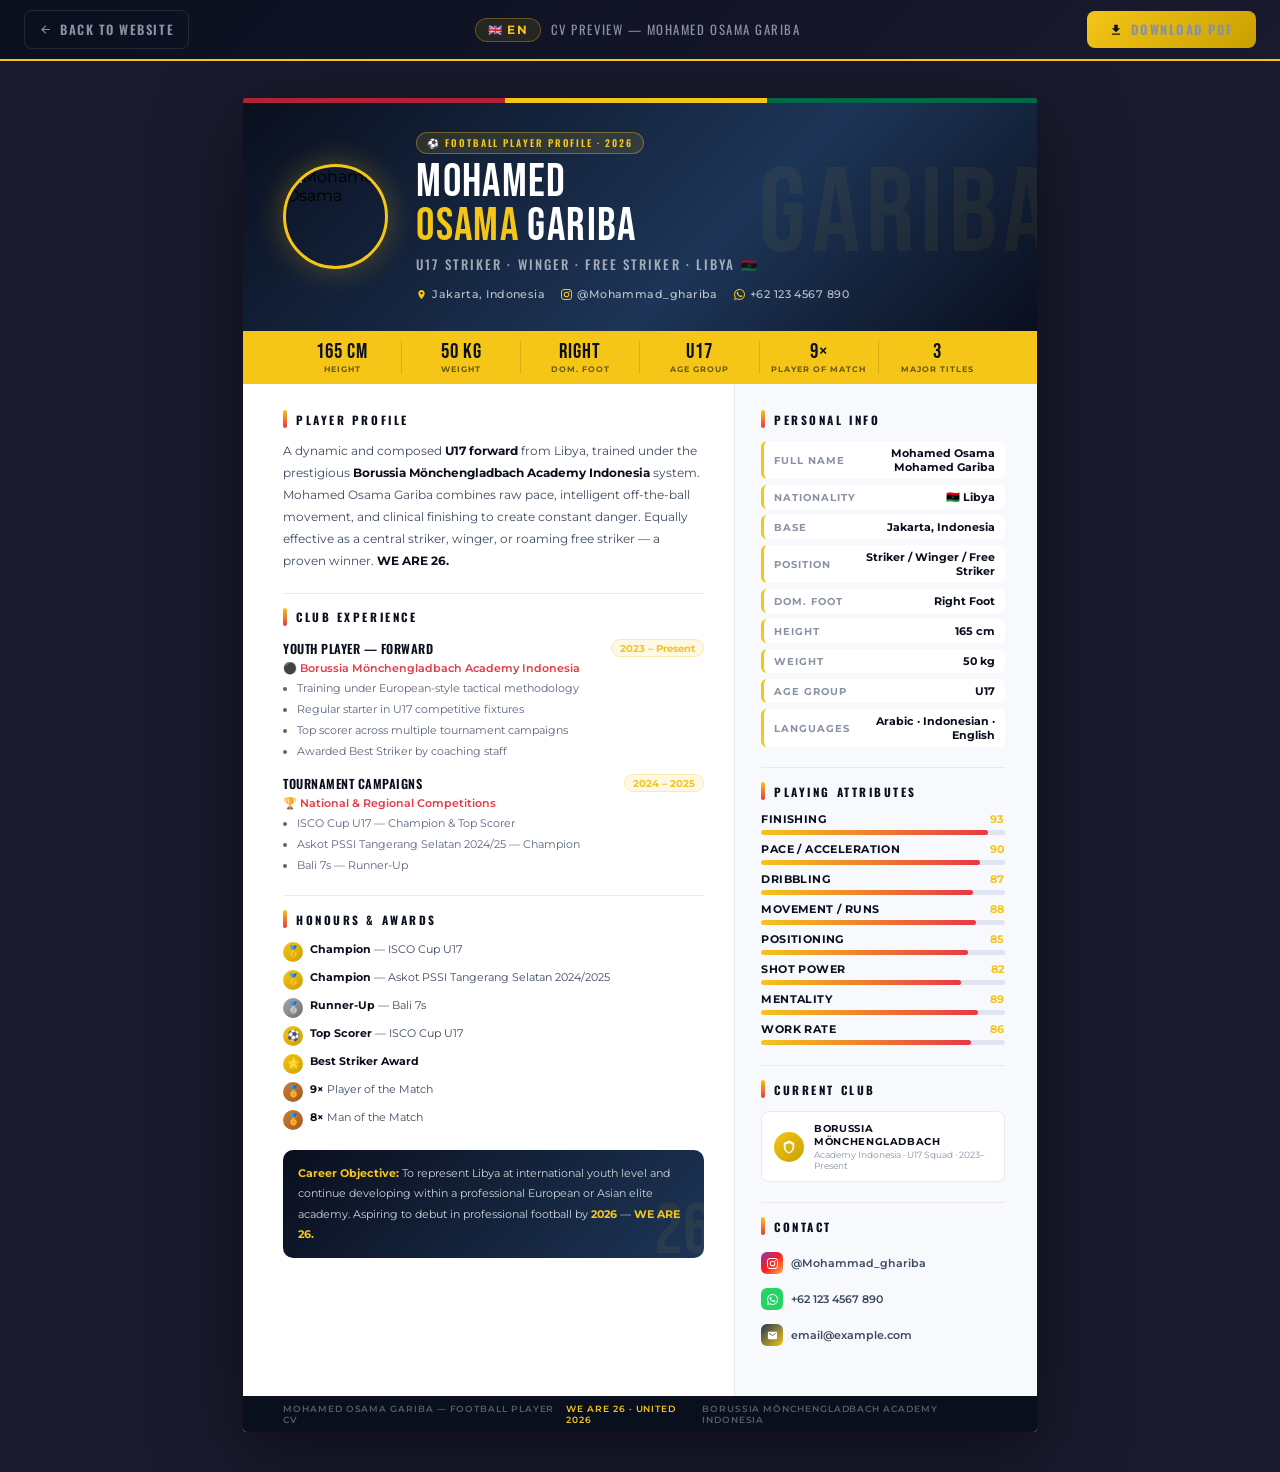
==== cv.html @ 170997ab "Add files via upload" ====
<!DOCTYPE html>
<html lang="en" id="cvHtml">
<head>
  <meta charset="UTF-8">
  <meta name="viewport" content="width=device-width, initial-scale=1.0">
  <title>Mohamed Osama Gariba — Football CV</title>
  <link rel="preconnect" href="https://fonts.googleapis.com">
  <link rel="preconnect" href="https://fonts.gstatic.com" crossorigin>
  <link href="https://fonts.googleapis.com/css2?family=Montserrat:wght@300;400;500;600;700;800;900&family=Oswald:wght@400;500;600;700&family=Bebas+Neue&family=Cairo:wght@400;600;700;800&display=swap" rel="stylesheet">
  <style>
    *, *::before, *::after { box-sizing: border-box; margin: 0; padding: 0; }

    html {
      background: #1a1a2e;
      min-height: 100vh;
      display: flex;
      justify-content: center;
      align-items: flex-start;
      padding: 40px 20px;
      font-family: 'Montserrat', sans-serif;
    }

    /* Arabic font override */
    [dir="rtl"] { font-family: 'Cairo', sans-serif; }
    [dir="rtl"] .header-name,
    [dir="rtl"] .sec-heading h2,
    [dir="rtl"] .exp-role,
    [dir="rtl"] .s-value,
    [dir="rtl"] .stat-item .s-label,
    [dir="rtl"] .cv-footer span { font-family: 'Cairo', sans-serif; }

    /* ── Print bar ── */
    .print-bar {
      position: fixed;
      top: 0; left: 0; right: 0;
      z-index: 999;
      background: linear-gradient(135deg, #0a0f1e, #1a1a2e);
      border-bottom: 2px solid #F5C518;
      padding: 10px 24px;
      display: flex;
      align-items: center;
      justify-content: space-between;
      gap: 12px;
    }
    .print-bar span {
      font-family: 'Oswald', sans-serif;
      font-size: 0.8rem;
      letter-spacing: 0.12em;
      color: #8892A4;
      text-transform: uppercase;
    }
    .btn-save {
      display: inline-flex;
      align-items: center;
      gap: 8px;
      background: linear-gradient(135deg, #F5C518, #C9A000);
      color: #0a0f1e;
      font-family: 'Oswald', sans-serif;
      font-size: 0.82rem;
      font-weight: 700;
      letter-spacing: 0.1em;
      text-transform: uppercase;
      padding: 9px 22px;
      border-radius: 8px;
      border: none;
      cursor: pointer;
      transition: all 0.25s ease;
    }
    .btn-save:hover { transform: translateY(-2px); box-shadow: 0 6px 20px rgba(245,197,24,0.4); }
    .btn-back {
      display: inline-flex;
      align-items: center;
      gap: 8px;
      background: transparent;
      color: #8892A4;
      font-family: 'Oswald', sans-serif;
      font-size: 0.8rem;
      font-weight: 600;
      letter-spacing: 0.1em;
      text-transform: uppercase;
      padding: 9px 14px;
      border-radius: 8px;
      border: 1px solid rgba(255,255,255,0.1);
      cursor: pointer;
      transition: all 0.25s ease;
      text-decoration: none;
    }
    .btn-back:hover { color: #F5C518; border-color: #F5C518; }

    /* Language badge in print bar */
    .lang-badge {
      display: inline-flex;
      align-items: center;
      gap: 6px;
      padding: 4px 12px;
      background: rgba(245,197,24,0.1);
      border: 1px solid rgba(245,197,24,0.3);
      border-radius: 20px;
      font-size: 0.72rem;
      font-weight: 700;
      letter-spacing: 0.1em;
      color: #F5C518;
      text-transform: uppercase;
    }

    /* ── A4 Page ── */
    .page {
      width: 210mm;
      min-height: 297mm;
      background: #fff;
      box-shadow: 0 20px 80px rgba(0,0,0,0.5);
      border-radius: 4px;
      overflow: hidden;
      margin-top: 58px;
      position: relative;
    }

    /* ── HEADER ── */
    .cv-header {
      background: linear-gradient(135deg, #0a0f1e 0%, #1D3557 60%, #0a0f1e 100%);
      padding: 34px 40px 30px;
      position: relative;
      overflow: hidden;
    }
    .cv-header::before {
      content: 'GARIBA';
      position: absolute;
      right: -20px; top: 50%;
      transform: translateY(-50%);
      font-family: 'Bebas Neue', sans-serif;
      font-size: 120px;
      color: rgba(245,197,24,0.06);
      letter-spacing: 0.05em;
      pointer-events: none;
      line-height: 1;
    }
    [dir="rtl"] .cv-header::before { right: auto; left: -20px; }
    .cv-header::after {
      content: '';
      position: absolute;
      top: 0; left: 0; right: 0;
      height: 5px;
      background: linear-gradient(90deg, #B22234 0%, #B22234 33%, #F5C518 33%, #F5C518 66%, #006847 66%, #006847 100%);
    }

    .header-inner {
      display: flex;
      align-items: center;
      gap: 28px;
      position: relative;
      z-index: 1;
    }
    [dir="rtl"] .header-inner { flex-direction: row-reverse; }

    .header-photo {
      width: 105px; height: 105px;
      border-radius: 50%;
      border: 3px solid #F5C518;
      object-fit: cover;
      object-position: top center;
      flex-shrink: 0;
      box-shadow: 0 0 30px rgba(245,197,24,0.3);
    }

    .header-text { flex: 1; }
    [dir="rtl"] .header-text { text-align: right; }

    .header-badge {
      display: inline-block;
      background: rgba(245,197,24,0.12);
      border: 1px solid rgba(245,197,24,0.35);
      color: #F5C518;
      font-family: 'Oswald', sans-serif;
      font-size: 0.6rem;
      font-weight: 600;
      letter-spacing: 0.2em;
      text-transform: uppercase;
      padding: 3px 10px;
      border-radius: 20px;
      margin-bottom: 7px;
    }

    .header-name {
      font-family: 'Bebas Neue', sans-serif;
      font-size: 46px;
      line-height: 0.95;
      color: #fff;
      letter-spacing: 0.03em;
      margin-bottom: 6px;
    }
    .header-name span { color: #F5C518; }
    [dir="rtl"] .header-name {
      font-family: 'Cairo', sans-serif;
      font-size: 32px;
      line-height: 1.2;
    }

    .header-position {
      font-family: 'Oswald', sans-serif;
      font-size: 0.82rem;
      font-weight: 500;
      letter-spacing: 0.16em;
      text-transform: uppercase;
      color: rgba(255,255,255,0.6);
      margin-bottom: 13px;
    }
    [dir="rtl"] .header-position { font-family: 'Cairo', sans-serif; letter-spacing: 0; }

    .header-contact {
      display: flex;
      flex-wrap: wrap;
      gap: 5px 16px;
    }
    [dir="rtl"] .header-contact { flex-direction: row-reverse; }
    .header-contact a, .header-contact span {
      font-size: 0.7rem;
      font-weight: 500;
      color: rgba(255,255,255,0.72);
      text-decoration: none;
      display: flex;
      align-items: center;
      gap: 5px;
      letter-spacing: 0.04em;
    }
    [dir="rtl"] .header-contact a, [dir="rtl"] .header-contact span { flex-direction: row-reverse; }
    .header-contact svg { width: 11px; height: 11px; fill: #F5C518; flex-shrink: 0; }

    /* ── STATS BAR ── */
    .stats-bar {
      background: #F5C518;
      display: flex;
      align-items: center;
      justify-content: space-around;
      padding: 10px 40px;
    }
    [dir="rtl"] .stats-bar { flex-direction: row-reverse; }
    .stat-item { text-align: center; flex: 1; }
    .stat-item + .stat-item { border-left: 1px solid rgba(0,0,0,0.12); }
    [dir="rtl"] .stat-item + .stat-item { border-left: none; border-right: 1px solid rgba(0,0,0,0.12); }
    .s-value {
      font-family: 'Bebas Neue', sans-serif;
      font-size: 21px;
      color: #0a0f1e;
      line-height: 1;
      letter-spacing: 0.05em;
    }
    .s-label {
      font-family: 'Montserrat', sans-serif;
      font-size: 0.5rem;
      font-weight: 700;
      letter-spacing: 0.12em;
      text-transform: uppercase;
      color: rgba(10,15,30,0.6);
      margin-top: 2px;
    }
    [dir="rtl"] .s-label { font-family: 'Cairo', sans-serif; letter-spacing: 0; font-size: 0.55rem; }

    /* ── BODY ── */
    .cv-body {
      display: grid;
      grid-template-columns: 62% 38%;
      min-height: calc(297mm - 165px);
    }
    [dir="rtl"] .cv-body { grid-template-columns: 38% 62%; }

    .col-left {
      padding: 26px 30px 26px 40px;
      border-right: 1px solid #eaeaea;
    }
    [dir="rtl"] .col-left {
      padding: 26px 40px 26px 30px;
      border-right: none;
      border-left: 1px solid #eaeaea;
      order: 2;
    }

    .col-right {
      padding: 26px 32px 26px 26px;
      background: #f8f9fc;
    }
    [dir="rtl"] .col-right {
      padding: 26px 26px 26px 32px;
      order: 1;
    }

    /* ── Section heading ── */
    .sec-heading {
      display: flex;
      align-items: center;
      gap: 9px;
      margin-bottom: 13px;
    }
    [dir="rtl"] .sec-heading { flex-direction: row-reverse; }
    .sec-heading .bar {
      width: 4px; height: 18px;
      background: linear-gradient(180deg, #F5C518, #E63946);
      border-radius: 4px;
      flex-shrink: 0;
    }
    .sec-heading h2 {
      font-family: 'Oswald', sans-serif;
      font-size: 0.72rem;
      font-weight: 700;
      letter-spacing: 0.22em;
      text-transform: uppercase;
      color: #0a0f1e;
    }
    [dir="rtl"] .sec-heading h2 { font-family: 'Cairo', sans-serif; letter-spacing: 0; font-size: 0.8rem; }

    .section-block { margin-bottom: 20px; }

    /* ── Profile ── */
    .profile-text {
      font-size: 0.74rem;
      line-height: 1.85;
      color: #3D4A60;
    }
    .profile-text strong { color: #0a0f1e; font-weight: 700; }
    [dir="rtl"] .profile-text { font-family: 'Cairo', sans-serif; font-size: 0.82rem; text-align: right; }

    /* ── Experience ── */
    .exp-item { margin-bottom: 13px; }
    .exp-header {
      display: flex;
      justify-content: space-between;
      align-items: flex-start;
      margin-bottom: 3px;
    }
    [dir="rtl"] .exp-header { flex-direction: row-reverse; }
    .exp-role {
      font-family: 'Oswald', sans-serif;
      font-size: 0.78rem;
      font-weight: 600;
      color: #0a0f1e;
      letter-spacing: 0.04em;
      text-transform: uppercase;
    }
    [dir="rtl"] .exp-role { font-family: 'Cairo', sans-serif; letter-spacing: 0; }
    .exp-date {
      font-size: 0.62rem;
      font-weight: 700;
      color: #F5C518;
      background: rgba(245,197,24,0.1);
      border: 1px solid rgba(245,197,24,0.3);
      padding: 2px 8px;
      border-radius: 20px;
      white-space: nowrap;
      margin-left: 6px;
      flex-shrink: 0;
    }
    [dir="rtl"] .exp-date { margin-left: 0; margin-right: 6px; }
    .exp-club {
      font-size: 0.7rem;
      font-weight: 600;
      color: #E63946;
      margin-bottom: 4px;
    }
    [dir="rtl"] .exp-club { text-align: right; font-family: 'Cairo', sans-serif; }
    .exp-desc {
      font-size: 0.68rem;
      color: #5A6680;
      line-height: 1.75;
    }
    .exp-desc li { margin-left: 14px; margin-bottom: 2px; }
    [dir="rtl"] .exp-desc { text-align: right; font-family: 'Cairo', sans-serif; font-size: 0.75rem; }
    [dir="rtl"] .exp-desc li { margin-left: 0; margin-right: 14px; }

    /* ── Trophies ── */
    .trophy-list { list-style: none; display: flex; flex-direction: column; gap: 7px; }
    .trophy-list li {
      display: flex;
      align-items: flex-start;
      gap: 7px;
      font-size: 0.7rem;
      color: #3D4A60;
      line-height: 1.55;
    }
    [dir="rtl"] .trophy-list li { flex-direction: row-reverse; text-align: right; font-family: 'Cairo', sans-serif; font-size: 0.78rem; }
    .medal {
      width: 20px; height: 20px;
      border-radius: 50%;
      display: flex;
      align-items: center;
      justify-content: center;
      font-size: 0.65rem;
      flex-shrink: 0;
      margin-top: 1px;
    }
    .medal-gold   { background: linear-gradient(135deg, #F5C518, #C9A000); }
    .medal-silver { background: linear-gradient(135deg, #a8a8a8, #6e6e6e); }
    .medal-bronze { background: linear-gradient(135deg, #cd7f32, #a05a20); }
    .trophy-list li strong { color: #0a0f1e; font-weight: 700; }

    /* ── Skills ── */
    .skill-item { margin-bottom: 8px; }
    .skill-label {
      display: flex;
      justify-content: space-between;
      font-size: 0.66rem;
      font-weight: 700;
      color: #0a0f1e;
      letter-spacing: 0.04em;
      text-transform: uppercase;
      margin-bottom: 4px;
    }
    [dir="rtl"] .skill-label { flex-direction: row-reverse; font-family: 'Cairo', sans-serif; letter-spacing: 0; font-size: 0.72rem; }
    .skill-label span:last-child { color: #F5C518; }
    .skill-bar { height: 5px; background: #e0e4f0; border-radius: 10px; overflow: hidden; }
    .skill-bar-fill {
      height: 100%;
      border-radius: 10px;
      background: linear-gradient(90deg, #F5C518, #E63946);
    }
    [dir="rtl"] .skill-bar-fill {
      background: linear-gradient(270deg, #F5C518, #E63946);
      margin-left: auto;
    }

    /* ── Info rows ── */
    .info-grid { display: flex; flex-direction: column; gap: 6px; }
    .info-row {
      display: flex;
      justify-content: space-between;
      align-items: center;
      padding: 5px 10px;
      background: #fff;
      border-radius: 6px;
      border-left: 3px solid #F5C518;
    }
    [dir="rtl"] .info-row { flex-direction: row-reverse; border-left: none; border-right: 3px solid #F5C518; }
    .info-key {
      font-size: 0.6rem;
      font-weight: 700;
      letter-spacing: 0.1em;
      text-transform: uppercase;
      color: #8892A4;
    }
    [dir="rtl"] .info-key { font-family: 'Cairo', sans-serif; letter-spacing: 0; font-size: 0.65rem; }
    .info-val {
      font-size: 0.7rem;
      font-weight: 700;
      color: #0a0f1e;
      text-align: right;
    }
    [dir="rtl"] .info-val { text-align: left; font-family: 'Cairo', sans-serif; font-size: 0.75rem; }

    /* ── Highlight box ── */
    .highlight-box {
      background: linear-gradient(135deg, #0a0f1e, #1D3557);
      border-radius: 10px;
      padding: 13px 15px;
      margin-top: 6px;
      position: relative;
      overflow: hidden;
    }
    .highlight-box::before {
      content: '26';
      position: absolute;
      right: -8px; bottom: -10px;
      font-family: 'Bebas Neue', sans-serif;
      font-size: 72px;
      color: rgba(245,197,24,0.07);
      line-height: 1;
      pointer-events: none;
    }
    [dir="rtl"] .highlight-box::before { right: auto; left: -8px; }
    .highlight-box p {
      font-size: 0.69rem;
      line-height: 1.85;
      color: rgba(255,255,255,0.8);
      position: relative;
      z-index: 1;
    }
    .highlight-box p strong { color: #F5C518; }
    [dir="rtl"] .highlight-box p { font-family: 'Cairo', sans-serif; font-size: 0.78rem; text-align: right; }

    /* ── Social ── */
    .social-list { display: flex; flex-direction: column; gap: 6px; }
    .social-item {
      display: flex;
      align-items: center;
      gap: 8px;
      font-size: 0.67rem;
      font-weight: 600;
      color: #3D4A60;
      padding: 4px 0;
    }
    [dir="rtl"] .social-item { flex-direction: row-reverse; font-family: 'Cairo', sans-serif; font-size: 0.75rem; }
    .social-icon {
      width: 22px; height: 22px;
      border-radius: 6px;
      display: flex;
      align-items: center;
      justify-content: center;
      flex-shrink: 0;
    }
    .social-icon.ig   { background: linear-gradient(135deg, #833ab4, #fd1d1d, #fcb045); }
    .social-icon.wa   { background: #25D366; }
    .social-icon.mail { background: linear-gradient(135deg, #1D3557, #F5C518); }
    .social-icon svg  { width: 11px; height: 11px; fill: #fff; }

    .divider { height: 1px; background: #eaeaea; margin: 14px 0; }

    /* ── Cert section ── */
    .cert-section {
      background: #fff;
      border: 1px solid #eaeaea;
      border-radius: 8px;
      padding: 10px 12px;
      display: flex;
      align-items: center;
      gap: 10px;
    }
    [dir="rtl"] .cert-section { flex-direction: row-reverse; }
    .cert-icon {
      width: 30px; height: 30px;
      background: linear-gradient(135deg, #F5C518, #C9A000);
      border-radius: 50%;
      display: flex;
      align-items: center;
      justify-content: center;
      flex-shrink: 0;
    }
    .cert-icon svg { width: 14px; height: 14px; fill: #fff; }
    .cert-title {
      font-size: 0.65rem;
      font-weight: 700;
      color: #0a0f1e;
      text-transform: uppercase;
      letter-spacing: 0.06em;
    }
    .cert-sub { font-size: 0.58rem; color: #8892A4; margin-top: 1px; }
    [dir="rtl"] .cert-title { font-family: 'Cairo', sans-serif; letter-spacing: 0; font-size: 0.72rem; }
    [dir="rtl"] .cert-sub   { font-family: 'Cairo', sans-serif; font-size: 0.65rem; text-align: right; }

    /* ── CV Footer ── */
    .cv-footer {
      background: #0a0f1e;
      padding: 7px 40px;
      display: flex;
      justify-content: space-between;
      align-items: center;
    }
    [dir="rtl"] .cv-footer { flex-direction: row-reverse; }
    .cv-footer span {
      font-size: 0.58rem;
      font-weight: 600;
      letter-spacing: 0.1em;
      text-transform: uppercase;
      color: rgba(255,255,255,0.32);
    }
    .cv-footer .gold { color: #F5C518; }

    /* ── PRINT ── */
    @media print {
      html { background: none; padding: 0; display: block; }
      .print-bar { display: none !important; }
      .page { width: 210mm; min-height: 297mm; box-shadow: none; border-radius: 0; margin: 0; }
      @page { size: A4; margin: 0; }
    }
  </style>
</head>
<body>

  <!-- Print bar (screen only) -->
  <div class="print-bar">
    <a href="index.html" class="btn-back" id="btnBack">
      <svg viewBox="0 0 24 24" width="13" height="13" fill="currentColor"><path d="M20 11H7.83l5.59-5.59L12 4l-8 8 8 8 1.41-1.41L7.83 13H20v-2z"/></svg>
      <span id="backLabel">Back</span>
    </a>
    <div style="display:flex;align-items:center;gap:10px;">
      <div class="lang-badge" id="langBadge">🌐 EN</div>
      <span id="previewLabel">CV Preview — Mohamed Osama Gariba</span>
    </div>
    <button class="btn-save" onclick="window.print()" id="btnDownload">
      <svg viewBox="0 0 24 24" width="14" height="14" fill="currentColor"><path d="M19 9h-4V3H9v6H5l7 7 7-7zM5 18v2h14v-2H5z"/></svg>
      <span id="downloadLabel">Download PDF</span>
    </button>
  </div>

  <!-- A4 Page -->
  <div class="page" id="cvPage">

    <!-- HEADER -->
    <div class="cv-header">
      <div class="header-inner">
        <img src="foto/4.webp" onerror="this.onerror=null;this.src='foto/4_small.jpeg'" alt="Mohamed Osama" class="header-photo">
        <div class="header-text">
          <div class="header-badge" id="cvBadge">⚽ Football Player Profile · 2026</div>
          <div class="header-name" id="cvName">MOHAMED<br><span>OSAMA</span> GARIBA</div>
          <div class="header-position" id="cvPosition">U17 Striker · Winger · Free Striker · Libya 🇱🇾</div>
          <div class="header-contact">
            <span>
              <svg viewBox="0 0 24 24"><path d="M12 2C8.13 2 5 5.13 5 9c0 5.25 7 13 7 13s7-7.75 7-13c0-3.87-3.13-7-7-7zm0 9.5c-1.38 0-2.5-1.12-2.5-2.5S10.62 6.5 12 6.5s2.5 1.12 2.5 2.5S13.38 11.5 12 11.5z"/></svg>
              <span id="cvCity">Jakarta, Indonesia</span>
            </span>
            <a href="https://instagram.com/Mohammad_ghariba">
              <svg viewBox="0 0 24 24"><path d="M12 2.163c3.204 0 3.584.012 4.85.07 3.252.148 4.771 1.691 4.919 4.919.058 1.265.069 1.645.069 4.849 0 3.205-.012 3.584-.069 4.849-.149 3.225-1.664 4.771-4.919 4.919-1.266.058-1.644.07-4.85.07-3.204 0-3.584-.012-4.849-.07-3.26-.149-4.771-1.699-4.919-4.92-.058-1.265-.07-1.644-.07-4.849 0-3.204.013-3.583.07-4.849.149-3.227 1.664-4.771 4.919-4.919 1.266-.057 1.645-.069 4.849-.069zM12 0C8.741 0 8.333.014 7.053.072 2.695.272.273 2.69.073 7.052.014 8.333 0 8.741 0 12c0 3.259.014 3.668.072 4.948.2 4.358 2.618 6.78 6.98 6.98C8.333 23.986 8.741 24 12 24c3.259 0 3.668-.014 4.948-.072 4.354-.2 6.782-2.618 6.979-6.98.059-1.28.073-1.689.073-4.948 0-3.259-.014-3.667-.072-4.947-.196-4.354-2.617-6.78-6.979-6.98C15.668.014 15.259 0 12 0zm0 5.838a6.162 6.162 0 100 12.324 6.162 6.162 0 000-12.324zM12 16a4 4 0 110-8 4 4 0 010 8zm6.406-11.845a1.44 1.44 0 100 2.881 1.44 1.44 0 000-2.881z"/></svg>
              @Mohammad_ghariba
            </a>
            <a href="https://wa.me/1234567890">
              <svg viewBox="0 0 24 24"><path d="M17.472 14.382c-.297-.149-1.758-.867-2.03-.967-.273-.099-.471-.148-.67.15-.197.297-.767.966-.94 1.164-.173.199-.347.223-.644.075-.297-.15-1.255-.463-2.39-1.475-.883-.788-1.48-1.761-1.653-2.059-.173-.297-.018-.458.13-.606.134-.133.298-.347.446-.52.149-.174.198-.298.298-.497.099-.198.05-.371-.025-.52-.075-.149-.669-1.612-.916-2.207-.242-.579-.487-.5-.669-.51-.173-.008-.371-.01-.57-.01-.198 0-.52.074-.792.372-.272.297-1.04 1.016-1.04 2.479 0 1.462 1.065 2.875 1.213 3.074.149.198 2.096 3.2 5.077 4.487.709.306 1.262.489 1.694.625.712.227 1.36.195 1.871.118.571-.085 1.758-.719 2.006-1.413.248-.694.248-1.289.173-1.413-.074-.124-.272-.198-.57-.347m-5.421 7.403h-.004a9.87 9.87 0 01-5.031-1.378l-.361-.214-3.741.982.998-3.648-.235-.374a9.86 9.86 0 01-1.51-5.26c.001-5.45 4.436-9.884 9.888-9.884 2.64 0 5.122 1.03 6.988 2.898a9.825 9.825 0 012.893 6.994c-.003 5.45-4.437 9.884-9.885 9.884m8.413-18.297A11.815 11.815 0 0012.05 0C5.495 0 .16 5.335.157 11.892c0 2.096.547 4.142 1.588 5.945L.057 24l6.305-1.654a11.882 11.882 0 005.683 1.448h.005c6.554 0 11.89-5.335 11.893-11.893a11.821 11.821 0 00-3.48-8.413z"/></svg>
              +62 123 4567 890
            </a>
          </div>
        </div>
      </div>
    </div>

    <!-- STATS BAR -->
    <div class="stats-bar">
      <div class="stat-item">
        <div class="s-value">165 CM</div>
        <div class="s-label" id="sHeight">Height</div>
      </div>
      <div class="stat-item">
        <div class="s-value">50 KG</div>
        <div class="s-label" id="sWeight">Weight</div>
      </div>
      <div class="stat-item">
        <div class="s-value" id="sFoot">RIGHT</div>
        <div class="s-label" id="sFootLabel">Dom. Foot</div>
      </div>
      <div class="stat-item">
        <div class="s-value">U17</div>
        <div class="s-label" id="sAge">Age Group</div>
      </div>
      <div class="stat-item">
        <div class="s-value">9×</div>
        <div class="s-label" id="sPotm">Player of Match</div>
      </div>
      <div class="stat-item">
        <div class="s-value">3</div>
        <div class="s-label" id="sTitles">Major Titles</div>
      </div>
    </div>

    <!-- BODY -->
    <div class="cv-body">

      <!-- LEFT COLUMN -->
      <div class="col-left">

        <div class="section-block">
          <div class="sec-heading"><div class="bar"></div><h2 id="secProfile">Player Profile</h2></div>
          <p class="profile-text" id="profileText">
            A dynamic and composed <strong>U17 forward</strong> from Libya, trained under the prestigious
            <strong>Borussia Mönchengladbach Academy Indonesia</strong> system. Mohamed Osama Gariba
            combines raw pace, intelligent off-the-ball movement, and clinical finishing to create constant
            danger in the opposition's penalty area. Equally effective as a central striker, wide winger,
            or roaming free striker, he brings a versatile and modern attacking profile to any squad.
            A proven winner who has delivered in high-pressure tournaments — <strong>WE ARE 26.</strong>
          </p>
        </div>

        <div class="divider"></div>

        <div class="section-block">
          <div class="sec-heading"><div class="bar"></div><h2 id="secExperience">Club Experience</h2></div>

          <div class="exp-item">
            <div class="exp-header">
              <div class="exp-role" id="expRole1">Youth Player — Forward</div>
              <div class="exp-date">2023 – Present</div>
            </div>
            <div class="exp-club">⚫ Borussia Mönchengladbach Academy Indonesia</div>
            <ul class="exp-desc" id="expDesc1">
              <li>Training under European-style tactical methodology</li>
              <li>Regular starter in U17 competitive fixtures</li>
              <li>Top scorer across multiple tournament campaigns</li>
              <li>Awarded Best Striker by coaching staff</li>
            </ul>
          </div>

          <div class="exp-item">
            <div class="exp-header">
              <div class="exp-role" id="expRole2">Tournament Campaigns</div>
              <div class="exp-date">2024 – 2025</div>
            </div>
            <div class="exp-club" id="expClub2">🏆 National &amp; Regional Competitions</div>
            <ul class="exp-desc" id="expDesc2">
              <li>ISCO Cup U17 — Champion &amp; Top Scorer</li>
              <li>Askot PSSI Tangerang Selatan 2024/25 — Champion</li>
              <li>Bali 7s — Runner-Up</li>
            </ul>
          </div>
        </div>

        <div class="divider"></div>

        <div class="section-block">
          <div class="sec-heading"><div class="bar"></div><h2 id="secHonours">Honours &amp; Awards</h2></div>
          <ul class="trophy-list" id="trophyList">
            <li><div class="medal medal-gold">🥇</div><div><strong id="t1">Champion</strong> — ISCO Cup U17</div></li>
            <li><div class="medal medal-gold">🥇</div><div><strong id="t2">Champion</strong> — Askot PSSI Tangerang Selatan 2024/2025</div></li>
            <li><div class="medal medal-silver">🥈</div><div><strong id="t3">Runner-Up</strong> — Bali 7s</div></li>
            <li><div class="medal medal-gold">⚽</div><div><strong id="t4">Top Scorer</strong> — ISCO Cup U17</div></li>
            <li><div class="medal medal-gold">🌟</div><div><strong id="t5">Best Striker Award</strong></div></li>
            <li><div class="medal medal-bronze">🏅</div><div><strong>9×</strong> <span id="t6">Player of the Match</span></div></li>
            <li><div class="medal medal-bronze">🏅</div><div><strong>8×</strong> <span id="t7">Man of the Match</span></div></li>
          </ul>
        </div>

        <div class="highlight-box">
          <p id="careerObj">
            <strong>Career Objective:</strong> To represent Libya at international youth level and
            continue developing within a professional European or Asian elite academy. Aspiring to debut
            in professional football by <strong>2026</strong> — <strong>WE ARE 26.</strong>
          </p>
        </div>

      </div><!-- end col-left -->

      <!-- RIGHT COLUMN -->
      <div class="col-right">

        <div class="section-block">
          <div class="sec-heading"><div class="bar"></div><h2 id="secPersonal">Personal Info</h2></div>
          <div class="info-grid">
            <div class="info-row"><span class="info-key" id="iFullName">Full Name</span><span class="info-val">Mohamed Osama<br>Mohamed Gariba</span></div>
            <div class="info-row"><span class="info-key" id="iNat">Nationality</span><span class="info-val">🇱🇾 Libya</span></div>
            <div class="info-row"><span class="info-key" id="iBase">Base</span><span class="info-val">Jakarta, Indonesia</span></div>
            <div class="info-row"><span class="info-key" id="iPos">Position</span><span class="info-val" id="iPosVal">Striker / Winger / Free Striker</span></div>
            <div class="info-row"><span class="info-key" id="iFoot">Dom. Foot</span><span class="info-val" id="iFootVal">Right Foot</span></div>
            <div class="info-row"><span class="info-key" id="iHeight">Height</span><span class="info-val">165 cm</span></div>
            <div class="info-row"><span class="info-key" id="iWeight">Weight</span><span class="info-val">50 kg</span></div>
            <div class="info-row"><span class="info-key" id="iAge">Age Group</span><span class="info-val">U17</span></div>
            <div class="info-row"><span class="info-key" id="iLang">Languages</span><span class="info-val" id="iLangVal">Arabic · Indonesian · English</span></div>
          </div>
        </div>

        <div class="divider"></div>

        <div class="section-block">
          <div class="sec-heading"><div class="bar"></div><h2 id="secSkills">Playing Attributes</h2></div>
          <div class="skill-item"><div class="skill-label"><span id="sk1">Finishing</span><span>93</span></div><div class="skill-bar"><div class="skill-bar-fill" style="width:93%"></div></div></div>
          <div class="skill-item"><div class="skill-label"><span id="sk2">Pace / Acceleration</span><span>90</span></div><div class="skill-bar"><div class="skill-bar-fill" style="width:90%"></div></div></div>
          <div class="skill-item"><div class="skill-label"><span id="sk3">Dribbling</span><span>87</span></div><div class="skill-bar"><div class="skill-bar-fill" style="width:87%"></div></div></div>
          <div class="skill-item"><div class="skill-label"><span id="sk4">Movement / Runs</span><span>88</span></div><div class="skill-bar"><div class="skill-bar-fill" style="width:88%"></div></div></div>
          <div class="skill-item"><div class="skill-label"><span id="sk5">Positioning</span><span>85</span></div><div class="skill-bar"><div class="skill-bar-fill" style="width:85%"></div></div></div>
          <div class="skill-item"><div class="skill-label"><span id="sk6">Shot Power</span><span>82</span></div><div class="skill-bar"><div class="skill-bar-fill" style="width:82%"></div></div></div>
          <div class="skill-item"><div class="skill-label"><span id="sk7">Mentality</span><span>89</span></div><div class="skill-bar"><div class="skill-bar-fill" style="width:89%"></div></div></div>
          <div class="skill-item"><div class="skill-label"><span id="sk8">Work Rate</span><span>86</span></div><div class="skill-bar"><div class="skill-bar-fill" style="width:86%"></div></div></div>
        </div>

        <div class="divider"></div>

        <div class="section-block">
          <div class="sec-heading"><div class="bar"></div><h2 id="secClub">Current Club</h2></div>
          <div class="cert-section">
            <div class="cert-icon"><svg viewBox="0 0 24 24"><path d="M12 1L3 5v6c0 5.55 3.84 10.74 9 12 5.16-1.26 9-6.45 9-12V5l-9-4zm0 4.18L18 8v5c0 3.5-2.33 6.79-6 7.93C8.33 19.79 6 16.5 6 13V8l6-2.82z"/></svg></div>
            <div>
              <div class="cert-title">Borussia Mönchengladbach</div>
              <div class="cert-sub" id="certSub">Academy Indonesia · U17 Squad · 2023–Present</div>
            </div>
          </div>
        </div>

        <div class="divider"></div>

        <div class="section-block">
          <div class="sec-heading"><div class="bar"></div><h2 id="secContact">Contact</h2></div>
          <div class="social-list">
            <div class="social-item">
              <div class="social-icon ig"><svg viewBox="0 0 24 24"><path d="M12 2.163c3.204 0 3.584.012 4.85.07 3.252.148 4.771 1.691 4.919 4.919.058 1.265.069 1.645.069 4.849 0 3.205-.012 3.584-.069 4.849-.149 3.225-1.664 4.771-4.919 4.919-1.266.058-1.644.07-4.85.07-3.204 0-3.584-.012-4.849-.07-3.26-.149-4.771-1.699-4.919-4.92-.058-1.265-.07-1.644-.07-4.849 0-3.204.013-3.583.07-4.849.149-3.227 1.664-4.771 4.919-4.919 1.266-.057 1.645-.069 4.849-.069zm0-2.163c-3.259 0-3.667.014-4.947.072-4.358.2-6.78 2.618-6.98 6.98-.059 1.281-.073 1.689-.073 4.948 0 3.259.014 3.668.072 4.948.2 4.358 2.618 6.78 6.98 6.98 1.281.058 1.689.072 4.948.072 3.259 0 3.668-.014 4.948-.072 4.354-.2 6.782-2.618 6.979-6.98.059-1.28.073-1.689.073-4.948 0-3.259-.014-3.667-.072-4.947-.196-4.354-2.617-6.78-6.979-6.98-1.281-.059-1.69-.073-4.949-.073zm0 5.838a6.162 6.162 0 100 12.324 6.162 6.162 0 000-12.324zM12 16a4 4 0 110-8 4 4 0 010 8zm6.406-11.845a1.44 1.44 0 100 2.881 1.44 1.44 0 000-2.881z"/></svg></div>
              @Mohammad_ghariba
            </div>
            <div class="social-item">
              <div class="social-icon wa"><svg viewBox="0 0 24 24"><path d="M17.472 14.382c-.297-.149-1.758-.867-2.03-.967-.273-.099-.471-.148-.67.15-.197.297-.767.966-.94 1.164-.173.199-.347.223-.644.075-.297-.15-1.255-.463-2.39-1.475-.883-.788-1.48-1.761-1.653-2.059-.173-.297-.018-.458.13-.606.134-.133.298-.347.446-.52.149-.174.198-.298.298-.497.099-.198.05-.371-.025-.52-.075-.149-.669-1.612-.916-2.207-.242-.579-.487-.5-.669-.51-.173-.008-.371-.01-.57-.01-.198 0-.52.074-.792.372-.272.297-1.04 1.016-1.04 2.479 0 1.462 1.065 2.875 1.213 3.074.149.198 2.096 3.2 5.077 4.487.709.306 1.262.489 1.694.625.712.227 1.36.195 1.871.118.571-.085 1.758-.719 2.006-1.413.248-.694.248-1.289.173-1.413-.074-.124-.272-.198-.57-.347m-5.421 7.403h-.004a9.87 9.87 0 01-5.031-1.378l-.361-.214-3.741.982.998-3.648-.235-.374a9.86 9.86 0 01-1.51-5.26c.001-5.45 4.436-9.884 9.888-9.884 2.64 0 5.122 1.03 6.988 2.898a9.825 9.825 0 012.893 6.994c-.003 5.45-4.437 9.884-9.885 9.884m8.413-18.297A11.815 11.815 0 0012.05 0C5.495 0 .16 5.335.157 11.892c0 2.096.547 4.142 1.588 5.945L.057 24l6.305-1.654a11.882 11.882 0 005.683 1.448h.005c6.554 0 11.89-5.335 11.893-11.893a11.821 11.821 0 00-3.48-8.413z"/></svg></div>
              +62 123 4567 890
            </div>
            <div class="social-item">
              <div class="social-icon mail"><svg viewBox="0 0 24 24"><path d="M20 4H4c-1.1 0-2 .9-2 2v12c0 1.1.9 2 2 2h16c1.1 0 2-.9 2-2V6c0-1.1-.9-2-2-2zm0 4l-8 5-8-5V6l8 5 8-5v2z"/></svg></div>
              email@example.com
            </div>
          </div>
        </div>

      </div><!-- end col-right -->
    </div><!-- end cv-body -->

    <!-- FOOTER -->
    <div class="cv-footer">
      <span id="cvFooterName">Mohamed Osama Gariba — Football Player CV</span>
      <span class="gold">WE ARE 26 · UNITED 2026</span>
      <span>Borussia Mönchengladbach Academy Indonesia</span>
    </div>

  </div><!-- end .page -->

  <script>
  // ── TRANSLATIONS for CV ──
  const cvT = {
    id: {
      htmlLang: 'id', dir: 'ltr',
      langBadge: '🇮🇩 ID',
      backLabel: 'Kembali ke Website',
      previewLabel: 'Preview CV — Mohamed Osama Gariba',
      downloadLabel: 'Download PDF',
      badge: '⚽ Profil Pemain Sepak Bola · 2026',
      position: 'Penyerang U17 · Winger · Free Striker · Libya 🇱🇾',
      city: 'Jakarta, Indonesia',
      sHeight: 'Tinggi Badan', sWeight: 'Berat Badan', sFoot: 'KANAN',
      sFootLabel: 'Kaki Dominan', sAge: 'Kelompok Umur',
      sPotm: 'Pemain Terbaik', sTitles: 'Gelar Utama',
      secProfile: 'Profil Pemain', secExperience: 'Pengalaman Klub',
      secHonours: 'Penghargaan & Trofi', secPersonal: 'Data Pribadi',
      secSkills: 'Atribut Permainan', secClub: 'Klub Saat Ini', secContact: 'Kontak',
      profileText: `Penyerang U17 yang dinamis dan tenang dari Libya, dilatih dalam sistem bergaya Eropa bersama <strong>Borussia Mönchengladbach Academy Indonesia</strong>. Mohamed Osama Gariba memadukan kecepatan murni, pergerakan cerdas tanpa bola, dan penyelesaian akhir yang klinis. Efektif sebagai striker murni, winger, maupun free striker — pemain serbaguna dengan mentalitas juara. <strong>WE ARE 26.</strong>`,
      expRole1: 'Pemain Muda — Penyerang',
      expDesc1: ['Berlatih di bawah metodologi taktis bergaya Eropa', 'Starter reguler di kompetisi U17', 'Top skor di berbagai kampanye turnamen', 'Dinobatkan sebagai Striker Terbaik oleh staf pelatih'],
      expRole2: 'Kampanye Turnamen',
      expClub2: '🏆 Kompetisi Nasional & Regional',
      expDesc2: ['ISCO Cup U17 — Juara & Top Skor', 'Askot PSSI Tangerang Selatan 2024/25 — Juara', 'Bali 7s — Runner-Up'],
      t1: 'Juara 1', t2: 'Juara 1', t3: 'Runner-Up', t4: 'Top Skor',
      t5: 'Penghargaan Striker Terbaik', t6: 'Pemain Terbaik dalam Pertandingan', t7: 'Man of the Match',
      careerObj: `<strong>Tujuan Karier:</strong> Mewakili Libya di level internasional muda dan terus berkembang di akademi elite Eropa atau Asia. Bercita-cita tampil profesional pada tahun <strong>2026</strong> — <strong>WE ARE 26.</strong>`,
      iFullName: 'Nama Lengkap', iNat: 'Kebangsaan', iBase: 'Domisili',
      iPos: 'Posisi', iPosVal: 'Striker / Winger / Free Striker',
      iFoot: 'Kaki Dominan', iFootVal: 'Kaki Kanan',
      iHeight: 'Tinggi', iWeight: 'Berat', iAge: 'Kelompok Umur',
      iLang: 'Bahasa', iLangVal: 'Arab · Indonesia · Inggris (Dasar)',
      certSub: 'Academy Indonesia · Tim U17 · 2023–Kini',
      sk1: 'Penyelesaian Akhir', sk2: 'Kecepatan / Akselerasi', sk3: 'Dribbling',
      sk4: 'Pergerakan / Lari', sk5: 'Posisi', sk6: 'Tendangan Keras',
      sk7: 'Mentalitas', sk8: 'Daya Kerja',
      footerName: 'Mohamed Osama Gariba — CV Pemain Sepak Bola'
    },
    en: {
      htmlLang: 'en', dir: 'ltr',
      langBadge: '🇬🇧 EN',
      backLabel: 'Back to Website',
      previewLabel: 'CV Preview — Mohamed Osama Gariba',
      downloadLabel: 'Download PDF',
      badge: '⚽ Football Player Profile · 2026',
      position: 'U17 Striker · Winger · Free Striker · Libya 🇱🇾',
      city: 'Jakarta, Indonesia',
      sHeight: 'Height', sWeight: 'Weight', sFoot: 'RIGHT',
      sFootLabel: 'Dom. Foot', sAge: 'Age Group',
      sPotm: 'Player of Match', sTitles: 'Major Titles',
      secProfile: 'Player Profile', secExperience: 'Club Experience',
      secHonours: 'Honours & Awards', secPersonal: 'Personal Info',
      secSkills: 'Playing Attributes', secClub: 'Current Club', secContact: 'Contact',
      profileText: `A dynamic and composed <strong>U17 forward</strong> from Libya, trained under the prestigious <strong>Borussia Mönchengladbach Academy Indonesia</strong> system. Mohamed Osama Gariba combines raw pace, intelligent off-the-ball movement, and clinical finishing to create constant danger. Equally effective as a central striker, winger, or roaming free striker — a proven winner. <strong>WE ARE 26.</strong>`,
      expRole1: 'Youth Player — Forward',
      expDesc1: ['Training under European-style tactical methodology', 'Regular starter in U17 competitive fixtures', 'Top scorer across multiple tournament campaigns', 'Awarded Best Striker by coaching staff'],
      expRole2: 'Tournament Campaigns',
      expClub2: '🏆 National & Regional Competitions',
      expDesc2: ['ISCO Cup U17 — Champion & Top Scorer', 'Askot PSSI Tangerang Selatan 2024/25 — Champion', 'Bali 7s — Runner-Up'],
      t1: 'Champion', t2: 'Champion', t3: 'Runner-Up', t4: 'Top Scorer',
      t5: 'Best Striker Award', t6: 'Player of the Match', t7: 'Man of the Match',
      careerObj: `<strong>Career Objective:</strong> To represent Libya at international youth level and continue developing within a professional European or Asian elite academy. Aspiring to debut in professional football by <strong>2026</strong> — <strong>WE ARE 26.</strong>`,
      iFullName: 'Full Name', iNat: 'Nationality', iBase: 'Base',
      iPos: 'Position', iPosVal: 'Striker / Winger / Free Striker',
      iFoot: 'Dom. Foot', iFootVal: 'Right Foot',
      iHeight: 'Height', iWeight: 'Weight', iAge: 'Age Group',
      iLang: 'Languages', iLangVal: 'Arabic · Indonesian · English',
      certSub: 'Academy Indonesia · U17 Squad · 2023–Present',
      sk1: 'Finishing', sk2: 'Pace / Acceleration', sk3: 'Dribbling',
      sk4: 'Movement / Runs', sk5: 'Positioning', sk6: 'Shot Power',
      sk7: 'Mentality', sk8: 'Work Rate',
      footerName: 'Mohamed Osama Gariba — Football Player CV'
    },
    ar: {
      htmlLang: 'ar', dir: 'rtl',
      langBadge: '🇸🇦 AR',
      backLabel: 'العودة للموقع',
      previewLabel: 'معاينة السيرة الذاتية — محمد أسامة جريبة',
      downloadLabel: 'تحميل PDF',
      badge: '⚽ ملف اللاعب الكروي · 2026',
      position: 'مهاجم تحت 17 · جناح · مهاجم حر · ليبيا 🇱🇾',
      city: 'جاكرتا، إندونيسيا',
      sHeight: 'الطول', sWeight: 'الوزن', sFoot: 'اليمنى',
      sFootLabel: 'القدم المفضلة', sAge: 'الفئة العمرية',
      sPotm: 'أفضل لاعب', sTitles: 'الألقاب الكبرى',
      secProfile: 'ملف اللاعب', secExperience: 'الخبرة النادية',
      secHonours: 'الجوائز والألقاب', secPersonal: 'المعلومات الشخصية',
      secSkills: 'صفات اللعب', secClub: 'النادي الحالي', secContact: 'التواصل',
      profileText: `مهاجم <strong>تحت 17 سنة</strong> ديناميكي وهادئ من ليبيا، تلقّى تدريبه في منظومة أكاديمية <strong>بوروسيا مونشنغلادباخ إندونيسيا</strong> المرموقة. يجمع محمد أسامة جريبة بين السرعة الخام والحركة الذكية بدون كرة والإنهاء الحاسم. يؤدي دوره بكفاءة عالية كمهاجم صريح أو جناح أو مهاجم حر — فائز مثبت. <strong>نحن 26.</strong>`,
      expRole1: 'لاعب شاب — مهاجم',
      expDesc1: ['التدريب تحت المنهجية التكتيكية الأوروبية', 'مشارك أساسي في المباريات التنافسية تحت 17', 'هداف البطولة في عدة حملات', 'حصل على لقب أفضل مهاجم من طاقم التدريب'],
      expRole2: 'الحملات البطولية',
      expClub2: '🏆 المسابقات الوطنية والإقليمية',
      expDesc2: ['كأس ISCO تحت 17 — بطل وهداف', 'Askot PSSI تانجيرانج سيلاتان 2024/25 — بطل', 'بالي 7s — وصيف'],
      t1: 'بطل', t2: 'بطل', t3: 'وصيف', t4: 'هداف البطولة',
      t5: 'جائزة أفضل مهاجم', t6: 'أفضل لاعب في المباراة', t7: 'رجل المباراة',
      careerObj: `<strong>الهدف المهني:</strong> تمثيل ليبيا على المستوى الدولي للشباب والاستمرار في التطور ضمن أكاديمية نخبوية أوروبية أو آسيوية. يطمح للاحتراف بحلول عام <strong>2026</strong> — <strong>نحن 26.</strong>`,
      iFullName: 'الاسم الكامل', iNat: 'الجنسية', iBase: 'مقر الإقامة',
      iPos: 'المركز', iPosVal: 'مهاجم / جناح / مهاجم حر',
      iFoot: 'القدم المفضلة', iFootVal: 'القدم اليمنى',
      iHeight: 'الطول', iWeight: 'الوزن', iAge: 'الفئة العمرية',
      iLang: 'اللغات', iLangVal: 'العربية · الإندونيسية · الإنجليزية',
      certSub: 'أكاديمية إندونيسيا · فريق تحت 17 · 2023–الآن',
      sk1: 'الإنهاء', sk2: 'السرعة / التسارع', sk3: 'المراوغة',
      sk4: 'الحركة / الجري', sk5: 'التمركز', sk6: 'قوة التسديد',
      sk7: 'الذهنية', sk8: 'معدل العمل',
      footerName: 'محمد أسامة جريبة — السيرة الذاتية لاعب كرة القدم'
    }
  };

  // ── Apply translations ──
  function applyLang(lang) {
    const t = cvT[lang] || cvT['en'];

    // HTML dir & lang
    document.documentElement.lang = t.htmlLang;
    document.documentElement.dir  = t.dir;
    document.body.dir = t.dir;

    // Print bar
    document.getElementById('langBadge').textContent    = t.langBadge;
    document.getElementById('backLabel').textContent    = t.backLabel;
    document.getElementById('previewLabel').textContent = t.previewLabel;
    document.getElementById('downloadLabel').textContent = t.downloadLabel;

    // Header
    document.getElementById('cvBadge').textContent    = t.badge;
    document.getElementById('cvPosition').textContent = t.position;
    document.getElementById('cvCity').textContent     = t.city;

    // Stats bar
    document.getElementById('sHeight').textContent    = t.sHeight;
    document.getElementById('sWeight').textContent    = t.sWeight;
    document.getElementById('sFoot').textContent      = t.sFoot;
    document.getElementById('sFootLabel').textContent = t.sFootLabel;
    document.getElementById('sAge').textContent       = t.sAge;
    document.getElementById('sPotm').textContent      = t.sPotm;
    document.getElementById('sTitles').textContent    = t.sTitles;

    // Section headings
    document.getElementById('secProfile').textContent    = t.secProfile;
    document.getElementById('secExperience').textContent = t.secExperience;
    document.getElementById('secHonours').textContent    = t.secHonours;
    document.getElementById('secPersonal').textContent   = t.secPersonal;
    document.getElementById('secSkills').textContent     = t.secSkills;
    document.getElementById('secClub').textContent       = t.secClub;
    document.getElementById('secContact').textContent    = t.secContact;

    // Profile
    document.getElementById('profileText').innerHTML = t.profileText;

    // Experience
    document.getElementById('expRole1').textContent = t.expRole1;
    document.getElementById('expDesc1').innerHTML   = t.expDesc1.map(x => `<li>${x}</li>`).join('');
    document.getElementById('expRole2').textContent = t.expRole2;
    document.getElementById('expClub2').textContent = t.expClub2;
    document.getElementById('expDesc2').innerHTML   = t.expDesc2.map(x => `<li>${x}</li>`).join('');

    // Trophies
    document.getElementById('t1').textContent = t.t1;
    document.getElementById('t2').textContent = t.t2;
    document.getElementById('t3').textContent = t.t3;
    document.getElementById('t4').textContent = t.t4;
    document.getElementById('t5').textContent = t.t5;
    document.getElementById('t6').textContent = t.t6;
    document.getElementById('t7').textContent = t.t7;

    // Career obj
    document.getElementById('careerObj').innerHTML = t.careerObj;

    // Personal info
    document.getElementById('iFullName').textContent = t.iFullName;
    document.getElementById('iNat').textContent      = t.iNat;
    document.getElementById('iBase').textContent     = t.iBase;
    document.getElementById('iPos').textContent      = t.iPos;
    document.getElementById('iPosVal').textContent   = t.iPosVal;
    document.getElementById('iFoot').textContent     = t.iFoot;
    document.getElementById('iFootVal').textContent  = t.iFootVal;
    document.getElementById('iHeight').textContent   = t.iHeight;
    document.getElementById('iWeight').textContent   = t.iWeight;
    document.getElementById('iAge').textContent      = t.iAge;
    document.getElementById('iLang').textContent     = t.iLang;
    document.getElementById('iLangVal').textContent  = t.iLangVal;

    // Skills
    document.getElementById('sk1').textContent = t.sk1;
    document.getElementById('sk2').textContent = t.sk2;
    document.getElementById('sk3').textContent = t.sk3;
    document.getElementById('sk4').textContent = t.sk4;
    document.getElementById('sk5').textContent = t.sk5;
    document.getElementById('sk6').textContent = t.sk6;
    document.getElementById('sk7').textContent = t.sk7;
    document.getElementById('sk8').textContent = t.sk8;

    // Cert & footer
    document.getElementById('certSub').textContent     = t.certSub;
    document.getElementById('cvFooterName').textContent = t.footerName;
  }

  // ── Detect language from URL param, then localStorage fallback ──
  const urlParams = new URLSearchParams(window.location.search);
  const langParam = urlParams.get('lang');
  const validLangs = ['id', 'en', 'ar'];
  const lang = validLangs.includes(langParam)
    ? langParam
    : (validLangs.includes(localStorage.getItem('preferredLang'))
        ? localStorage.getItem('preferredLang')
        : 'en');

  applyLang(lang);
  </script>

</body>
</html>
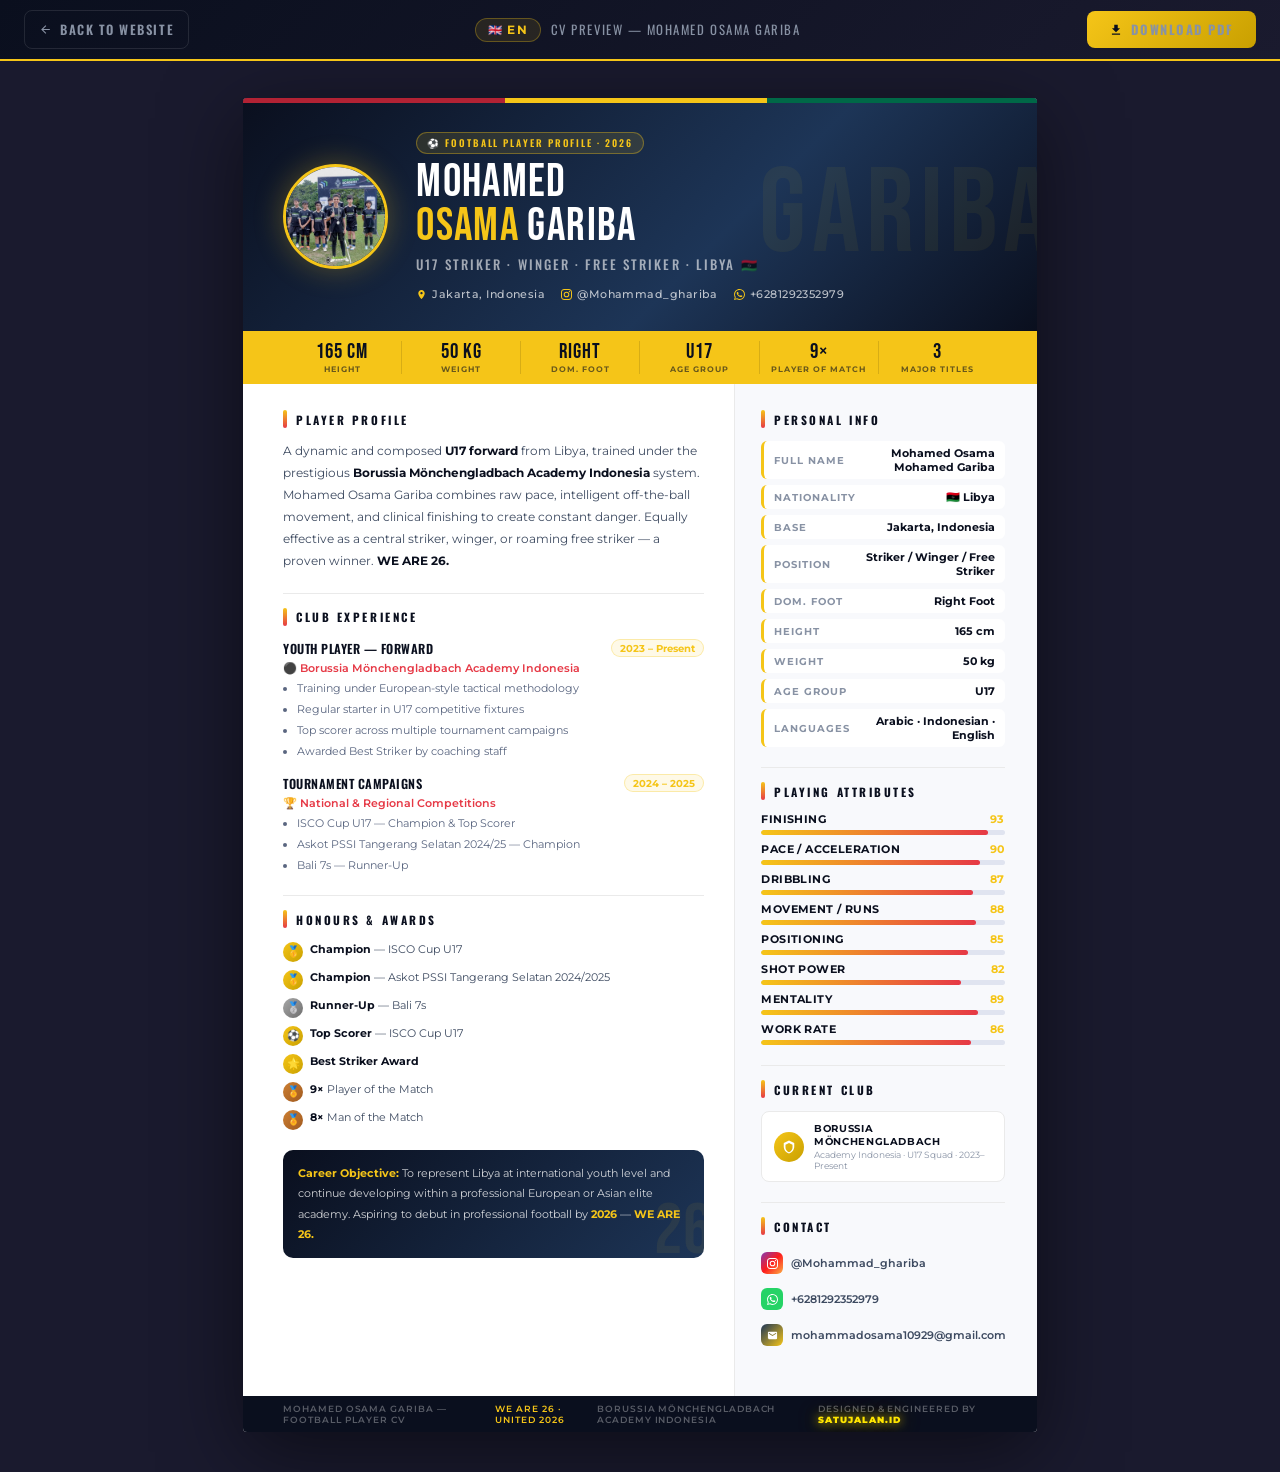
==== commit b0ed6c30: "Add files via upload" ====
--- a/cv.html
+++ b/cv.html
@@ -557,6 +557,18 @@
       .print-bar { display: none !important; }
       .page { width: 210mm; min-height: 297mm; box-shadow: none; border-radius: 0; margin: 0; }
       @page { size: A4; margin: 0; }
+    }
+    .developer-link {
+      color: #ffe600;
+      text-decoration: none;
+      font-weight: 900;
+      letter-spacing: 1px;
+      text-shadow: 0 0 10px rgba(255, 230, 0, 0.8), 0 0 20px rgba(255, 230, 0, 0.5), 0 0 30px rgba(255, 230, 0, 0.3);
+      transition: all 0.3s ease;
+    }
+    .developer-link:hover {
+      color: #ffffff;
+      text-shadow: 0 0 15px rgba(255, 230, 0, 1), 0 0 30px rgba(255, 230, 0, 0.8), 0 0 45px rgba(255, 230, 0, 0.6);
     }
   </style>
 </head>
@@ -598,9 +610,9 @@
               <svg viewBox="0 0 24 24"><path d="M12 2.163c3.204 0 3.584.012 4.85.07 3.252.148 4.771 1.691 4.919 4.919.058 1.265.069 1.645.069 4.849 0 3.205-.012 3.584-.069 4.849-.149 3.225-1.664 4.771-4.919 4.919-1.266.058-1.644.07-4.85.07-3.204 0-3.584-.012-4.849-.07-3.26-.149-4.771-1.699-4.919-4.92-.058-1.265-.07-1.644-.07-4.849 0-3.204.013-3.583.07-4.849.149-3.227 1.664-4.771 4.919-4.919 1.266-.057 1.645-.069 4.849-.069zM12 0C8.741 0 8.333.014 7.053.072 2.695.272.273 2.69.073 7.052.014 8.333 0 8.741 0 12c0 3.259.014 3.668.072 4.948.2 4.358 2.618 6.78 6.98 6.98C8.333 23.986 8.741 24 12 24c3.259 0 3.668-.014 4.948-.072 4.354-.2 6.782-2.618 6.979-6.98.059-1.28.073-1.689.073-4.948 0-3.259-.014-3.667-.072-4.947-.196-4.354-2.617-6.78-6.979-6.98C15.668.014 15.259 0 12 0zm0 5.838a6.162 6.162 0 100 12.324 6.162 6.162 0 000-12.324zM12 16a4 4 0 110-8 4 4 0 010 8zm6.406-11.845a1.44 1.44 0 100 2.881 1.44 1.44 0 000-2.881z"/></svg>
               @Mohammad_ghariba
             </a>
-            <a href="https://wa.me/1234567890">
+            <a href="https://wa.me/6281292352979">
               <svg viewBox="0 0 24 24"><path d="M17.472 14.382c-.297-.149-1.758-.867-2.03-.967-.273-.099-.471-.148-.67.15-.197.297-.767.966-.94 1.164-.173.199-.347.223-.644.075-.297-.15-1.255-.463-2.39-1.475-.883-.788-1.48-1.761-1.653-2.059-.173-.297-.018-.458.13-.606.134-.133.298-.347.446-.52.149-.174.198-.298.298-.497.099-.198.05-.371-.025-.52-.075-.149-.669-1.612-.916-2.207-.242-.579-.487-.5-.669-.51-.173-.008-.371-.01-.57-.01-.198 0-.52.074-.792.372-.272.297-1.04 1.016-1.04 2.479 0 1.462 1.065 2.875 1.213 3.074.149.198 2.096 3.2 5.077 4.487.709.306 1.262.489 1.694.625.712.227 1.36.195 1.871.118.571-.085 1.758-.719 2.006-1.413.248-.694.248-1.289.173-1.413-.074-.124-.272-.198-.57-.347m-5.421 7.403h-.004a9.87 9.87 0 01-5.031-1.378l-.361-.214-3.741.982.998-3.648-.235-.374a9.86 9.86 0 01-1.51-5.26c.001-5.45 4.436-9.884 9.888-9.884 2.64 0 5.122 1.03 6.988 2.898a9.825 9.825 0 012.893 6.994c-.003 5.45-4.437 9.884-9.885 9.884m8.413-18.297A11.815 11.815 0 0012.05 0C5.495 0 .16 5.335.157 11.892c0 2.096.547 4.142 1.588 5.945L.057 24l6.305-1.654a11.882 11.882 0 005.683 1.448h.005c6.554 0 11.89-5.335 11.893-11.893a11.821 11.821 0 00-3.48-8.413z"/></svg>
-              +62 123 4567 890
+              +6281292352979
             </a>
           </div>
         </div>
@@ -767,11 +779,11 @@
             </div>
             <div class="social-item">
               <div class="social-icon wa"><svg viewBox="0 0 24 24"><path d="M17.472 14.382c-.297-.149-1.758-.867-2.03-.967-.273-.099-.471-.148-.67.15-.197.297-.767.966-.94 1.164-.173.199-.347.223-.644.075-.297-.15-1.255-.463-2.39-1.475-.883-.788-1.48-1.761-1.653-2.059-.173-.297-.018-.458.13-.606.134-.133.298-.347.446-.52.149-.174.198-.298.298-.497.099-.198.05-.371-.025-.52-.075-.149-.669-1.612-.916-2.207-.242-.579-.487-.5-.669-.51-.173-.008-.371-.01-.57-.01-.198 0-.52.074-.792.372-.272.297-1.04 1.016-1.04 2.479 0 1.462 1.065 2.875 1.213 3.074.149.198 2.096 3.2 5.077 4.487.709.306 1.262.489 1.694.625.712.227 1.36.195 1.871.118.571-.085 1.758-.719 2.006-1.413.248-.694.248-1.289.173-1.413-.074-.124-.272-.198-.57-.347m-5.421 7.403h-.004a9.87 9.87 0 01-5.031-1.378l-.361-.214-3.741.982.998-3.648-.235-.374a9.86 9.86 0 01-1.51-5.26c.001-5.45 4.436-9.884 9.888-9.884 2.64 0 5.122 1.03 6.988 2.898a9.825 9.825 0 012.893 6.994c-.003 5.45-4.437 9.884-9.885 9.884m8.413-18.297A11.815 11.815 0 0012.05 0C5.495 0 .16 5.335.157 11.892c0 2.096.547 4.142 1.588 5.945L.057 24l6.305-1.654a11.882 11.882 0 005.683 1.448h.005c6.554 0 11.89-5.335 11.893-11.893a11.821 11.821 0 00-3.48-8.413z"/></svg></div>
-              +62 123 4567 890
+              +6281292352979
             </div>
             <div class="social-item">
               <div class="social-icon mail"><svg viewBox="0 0 24 24"><path d="M20 4H4c-1.1 0-2 .9-2 2v12c0 1.1.9 2 2 2h16c1.1 0 2-.9 2-2V6c0-1.1-.9-2-2-2zm0 4l-8 5-8-5V6l8 5 8-5v2z"/></svg></div>
-              email@example.com
+              mohammadosama10929@gmail.com
             </div>
           </div>
         </div>
@@ -784,6 +796,7 @@
       <span id="cvFooterName">Mohamed Osama Gariba — Football Player CV</span>
       <span class="gold">WE ARE 26 · UNITED 2026</span>
       <span>Borussia Mönchengladbach Academy Indonesia</span>
+      <span>Designed & Engineered by <a href="https://satujalan.id" target="_blank" class="developer-link">satujalan.id</a></span>
     </div>
 
   </div><!-- end .page -->
